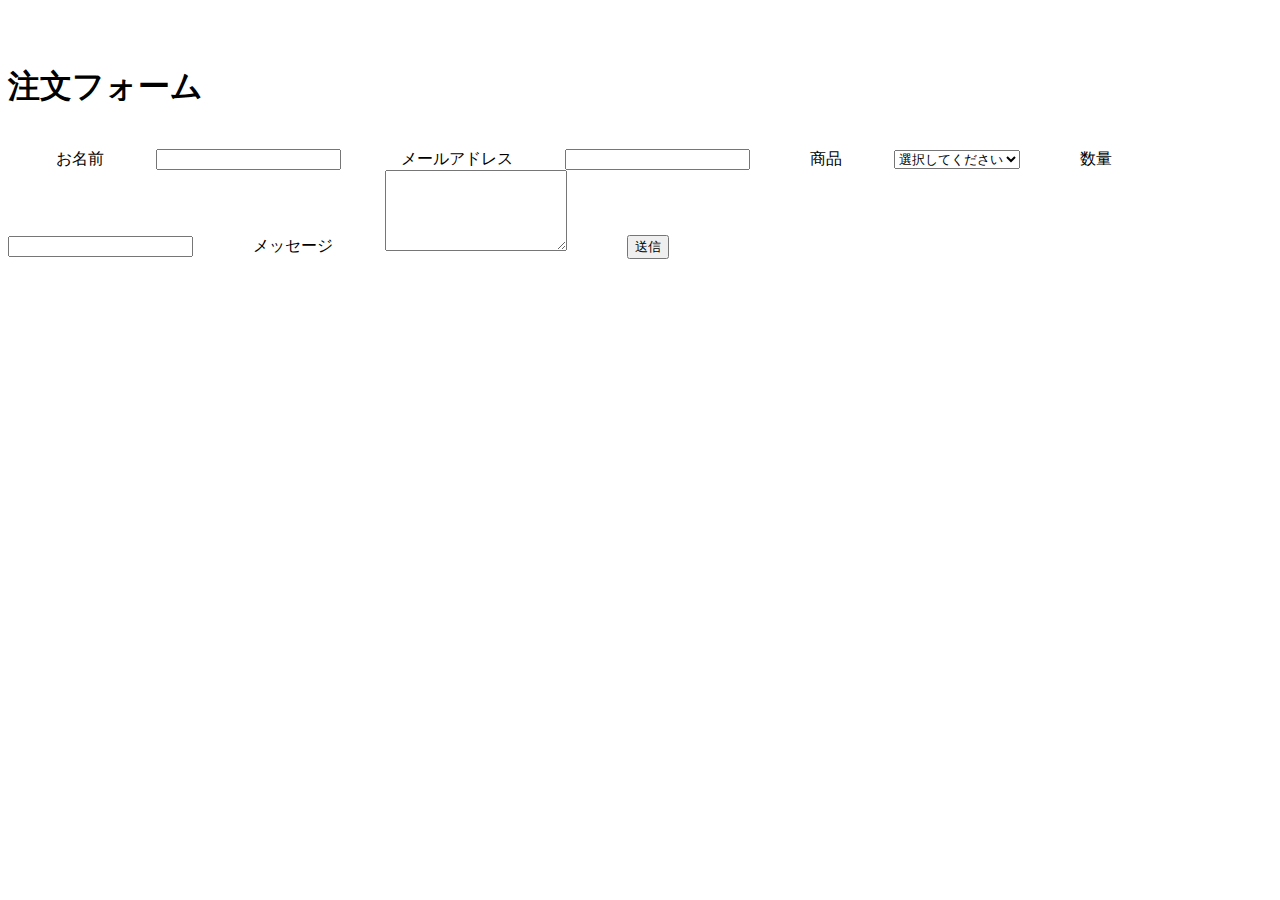
==== niwatori.jcnet/index.html @ 5c6ba398 "Initial commit" ====
<!DOCTYPE html>
<html lang="ja">
<head>
    <meta charset="UTF-8">
    <meta name="viewport" content="width=device-width, initial-scale=1.0">
    <title>注文フォーム</title>
    <style>
        body {
            font-family: Arial, sans-serif;
            background-color: #f4f4f4;
            margin: 0;
            padding: 0;
        }
        .container {
            max-width: 600px;
            margin: 50px auto;
            background: #fff;
            padding: 20px;
            box-shadow: 0 2px 5px rgba(0, 0, 0, 0.1);
            border-radius: 5px;
        }
        h1 {
            text-align: center;
        }
        form {
            display: flex;
            flex-direction: column;
        }
        label {
            margin-bottom: 5px;
            font-weight: bold;
        }
        input, select, textarea {
            margin-bottom: 15px;
            padding: 10px;
            font-size: 16px;
            border: 1px solid #ccc;
            border-radius: 5px;
        }
        button {
            padding: 10px;
            font-size: 16px;
            background-color: #28a745;
            color: white;
            border: none;
            border-radius: 5px;
            cursor: pointer;
        }
        button:hover {
            background-color: #218838;
        }
    </style>
</head>
<body>
    <div class="container">
        <h1>注文フォーム</h1>
        <form id="orderForm">
            <label for="name">お名前</label>
            <input type="text" id="name" name="name" required>
 
            <label for="email">メールアドレス</label>
            <input type="email" id="email" name="email" required>
 
            <label for="product">商品</label>
            <select id="product" name="product" required>
                <option value="">選択してください</option>
                <option value="product1">商品1</option>
                <option value="product2">商品2</option>
                <option value="product3">商品3</option>
            </select>
 
            <label for="quantity">数量</label>
            <input type="number" id="quantity" name="quantity" min="1" required inputmode="numeric">
 
            <label for="message">メッセージ</label>
            <textarea id="message" name="message" rows="5"></textarea>
 
            <button type="submit">送信</button>
        </form>
        <p id="confirmation" style="color: green; display: none;">ご注文を受け付けました。ありがとうございます！</p>
    </div>
 
    <script>
        document.getElementById('orderForm').addEventListener('submit', function(e) {
            e.preventDefault();
 
            // 確認メッセージを表示
            document.getElementById('confirmation').style.display = 'block';
 
            // フォームデータをリセット
            this.reset();
        });
    </script>
</body>
</html>
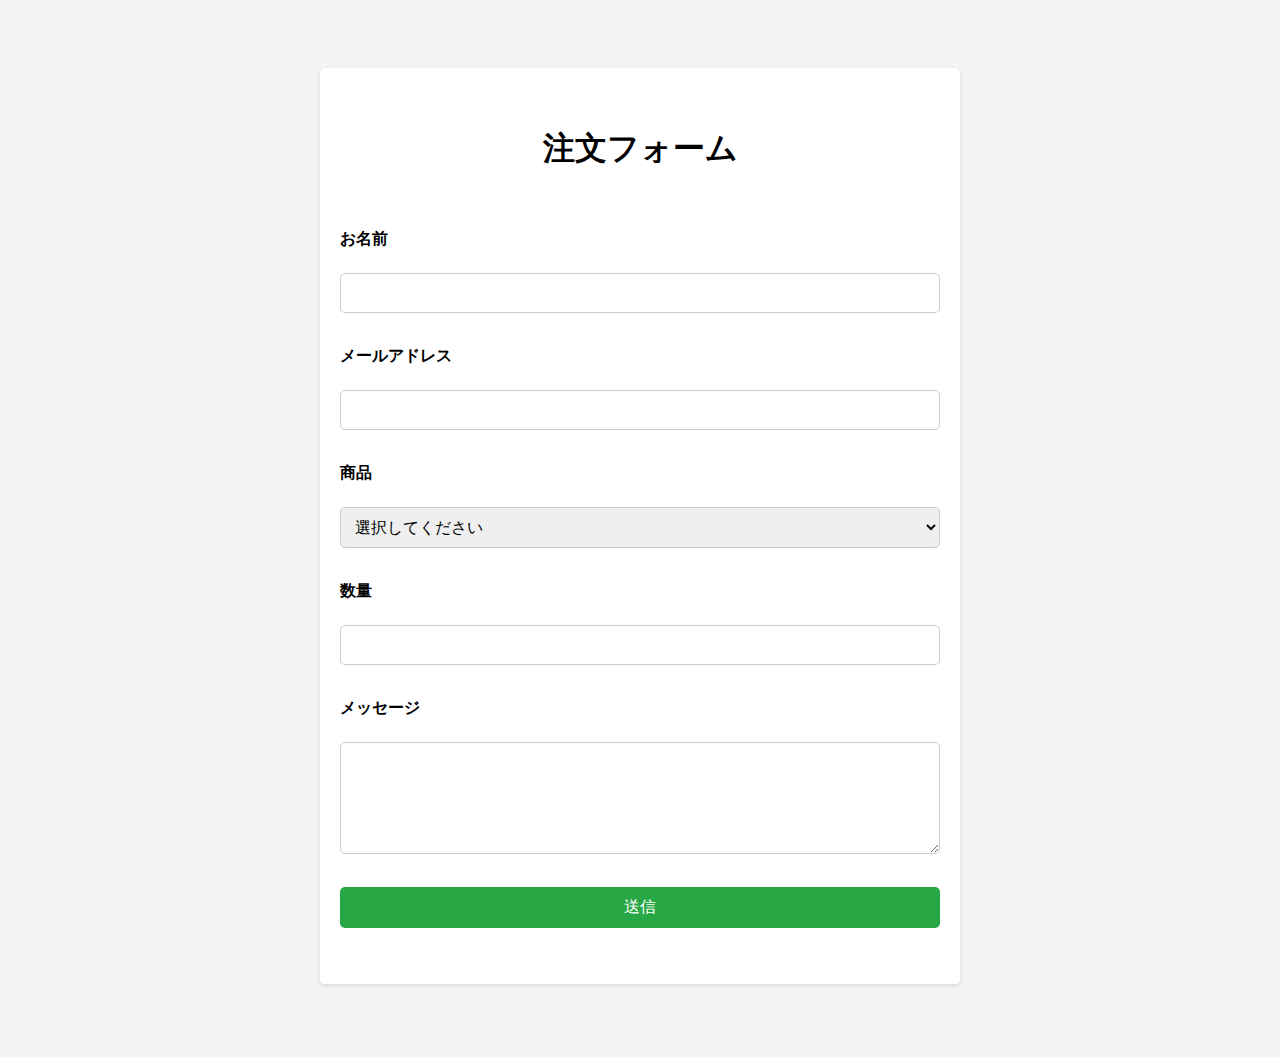
==== commit f9849e92: "Beautify" ====
--- a/niwatori.jcnet/index.html
+++ b/niwatori.jcnet/index.html
@@ -1,95 +1,109 @@
 <!DOCTYPE html>
 <html lang="ja">
+
 <head>
-    <meta charset="UTF-8">
-    <meta name="viewport" content="width=device-width, initial-scale=1.0">
-    <title>注文フォーム</title>
-    <style>
-        body {
-            font-family: Arial, sans-serif;
-            background-color: #f4f4f4;
-            margin: 0;
-            padding: 0;
-        }
-        .container {
-            max-width: 600px;
-            margin: 50px auto;
-            background: #fff;
-            padding: 20px;
-            box-shadow: 0 2px 5px rgba(0, 0, 0, 0.1);
-            border-radius: 5px;
-        }
-        h1 {
-            text-align: center;
-        }
-        form {
-            display: flex;
-            flex-direction: column;
-        }
-        label {
-            margin-bottom: 5px;
-            font-weight: bold;
-        }
-        input, select, textarea {
-            margin-bottom: 15px;
-            padding: 10px;
-            font-size: 16px;
-            border: 1px solid #ccc;
-            border-radius: 5px;
-        }
-        button {
-            padding: 10px;
-            font-size: 16px;
-            background-color: #28a745;
-            color: white;
-            border: none;
-            border-radius: 5px;
-            cursor: pointer;
-        }
-        button:hover {
-            background-color: #218838;
-        }
-    </style>
+       
+    <meta charset="UTF-8">
+       
+    <meta name="viewport" content="width=device-width, initial-scale=1.0">
+        <title>注文フォーム</title>
+        <style>
+        body {
+            font-family: Arial, sans-serif;
+            background-color: #f4f4f4;
+            margin: 0;
+            padding: 0;
+        }
+
+        .container {
+            max-width: 600px;
+            margin: 50px auto;
+            background: #fff;
+            padding: 20px;
+            box-shadow: 0 2px 5px rgba(0, 0, 0, 0.1);
+            border-radius: 5px;
+        }
+
+        h1 {
+            text-align: center;
+        }
+
+        form {
+            display: flex;
+            flex-direction: column;
+        }
+
+        label {
+            margin-bottom: 5px;
+            font-weight: bold;
+        }
+
+        input,
+        select,
+        textarea {
+            margin-bottom: 15px;
+            padding: 10px;
+            font-size: 16px;
+            border: 1px solid #ccc;
+            border-radius: 5px;
+        }
+
+        button {
+            padding: 10px;
+            font-size: 16px;
+            background-color: #28a745;
+            color: white;
+            border: none;
+            border-radius: 5px;
+            cursor: pointer;
+        }
+
+        button:hover {
+            background-color: #218838;
+        }
+    </style>
 </head>
+
 <body>
-    <div class="container">
-        <h1>注文フォーム</h1>
-        <form id="orderForm">
-            <label for="name">お名前</label>
-            <input type="text" id="name" name="name" required>
- 
-            <label for="email">メールアドレス</label>
-            <input type="email" id="email" name="email" required>
- 
-            <label for="product">商品</label>
-            <select id="product" name="product" required>
-                <option value="">選択してください</option>
-                <option value="product1">商品1</option>
-                <option value="product2">商品2</option>
-                <option value="product3">商品3</option>
-            </select>
- 
-            <label for="quantity">数量</label>
-            <input type="number" id="quantity" name="quantity" min="1" required inputmode="numeric">
- 
-            <label for="message">メッセージ</label>
-            <textarea id="message" name="message" rows="5"></textarea>
- 
-            <button type="submit">送信</button>
-        </form>
-        <p id="confirmation" style="color: green; display: none;">ご注文を受け付けました。ありがとうございます！</p>
-    </div>
- 
-    <script>
-        document.getElementById('orderForm').addEventListener('submit', function(e) {
-            e.preventDefault();
- 
-            // 確認メッセージを表示
-            document.getElementById('confirmation').style.display = 'block';
- 
-            // フォームデータをリセット
-            this.reset();
-        });
-    </script>
+        <div class="container">
+                <h1>注文フォーム</h1>
+                <form id="orderForm">
+                        <label for="name">お名前</label>
+                        <input type="text" id="name" name="name" required>
+             
+                        <label for="email">メールアドレス</label>
+                        <input type="email" id="email" name="email" required>
+             
+                        <label for="product">商品</label>
+                        <select id="product" name="product" required>
+                                <option value="">選択してください</option>
+                                <option value="product1">商品1</option>
+                                <option value="product2">商品2</option>
+                                <option value="product3">商品3</option>
+                            </select>
+             
+                        <label for="quantity">数量</label>
+                        <input type="number" id="quantity" name="quantity" min="1" required inputmode="numeric">
+             
+                        <label for="message">メッセージ</label>
+                        <textarea id="message" name="message" rows="5"></textarea>
+             
+                        <button type="submit">送信</button>
+                    </form>
+                <p id="confirmation" style="color: green; display: none;">ご注文を受け付けました。ありがとうございます！</p>
+            </div>
+     
+        <script>
+        document.getElementById('orderForm').addEventListener('submit', function (e) {
+            e.preventDefault();
+
+            // 確認メッセージを表示
+            document.getElementById('confirmation').style.display = 'block';
+
+            // フォームデータをリセット
+            this.reset();
+        });
+    </script>
 </body>
-</html>
+
+</html>